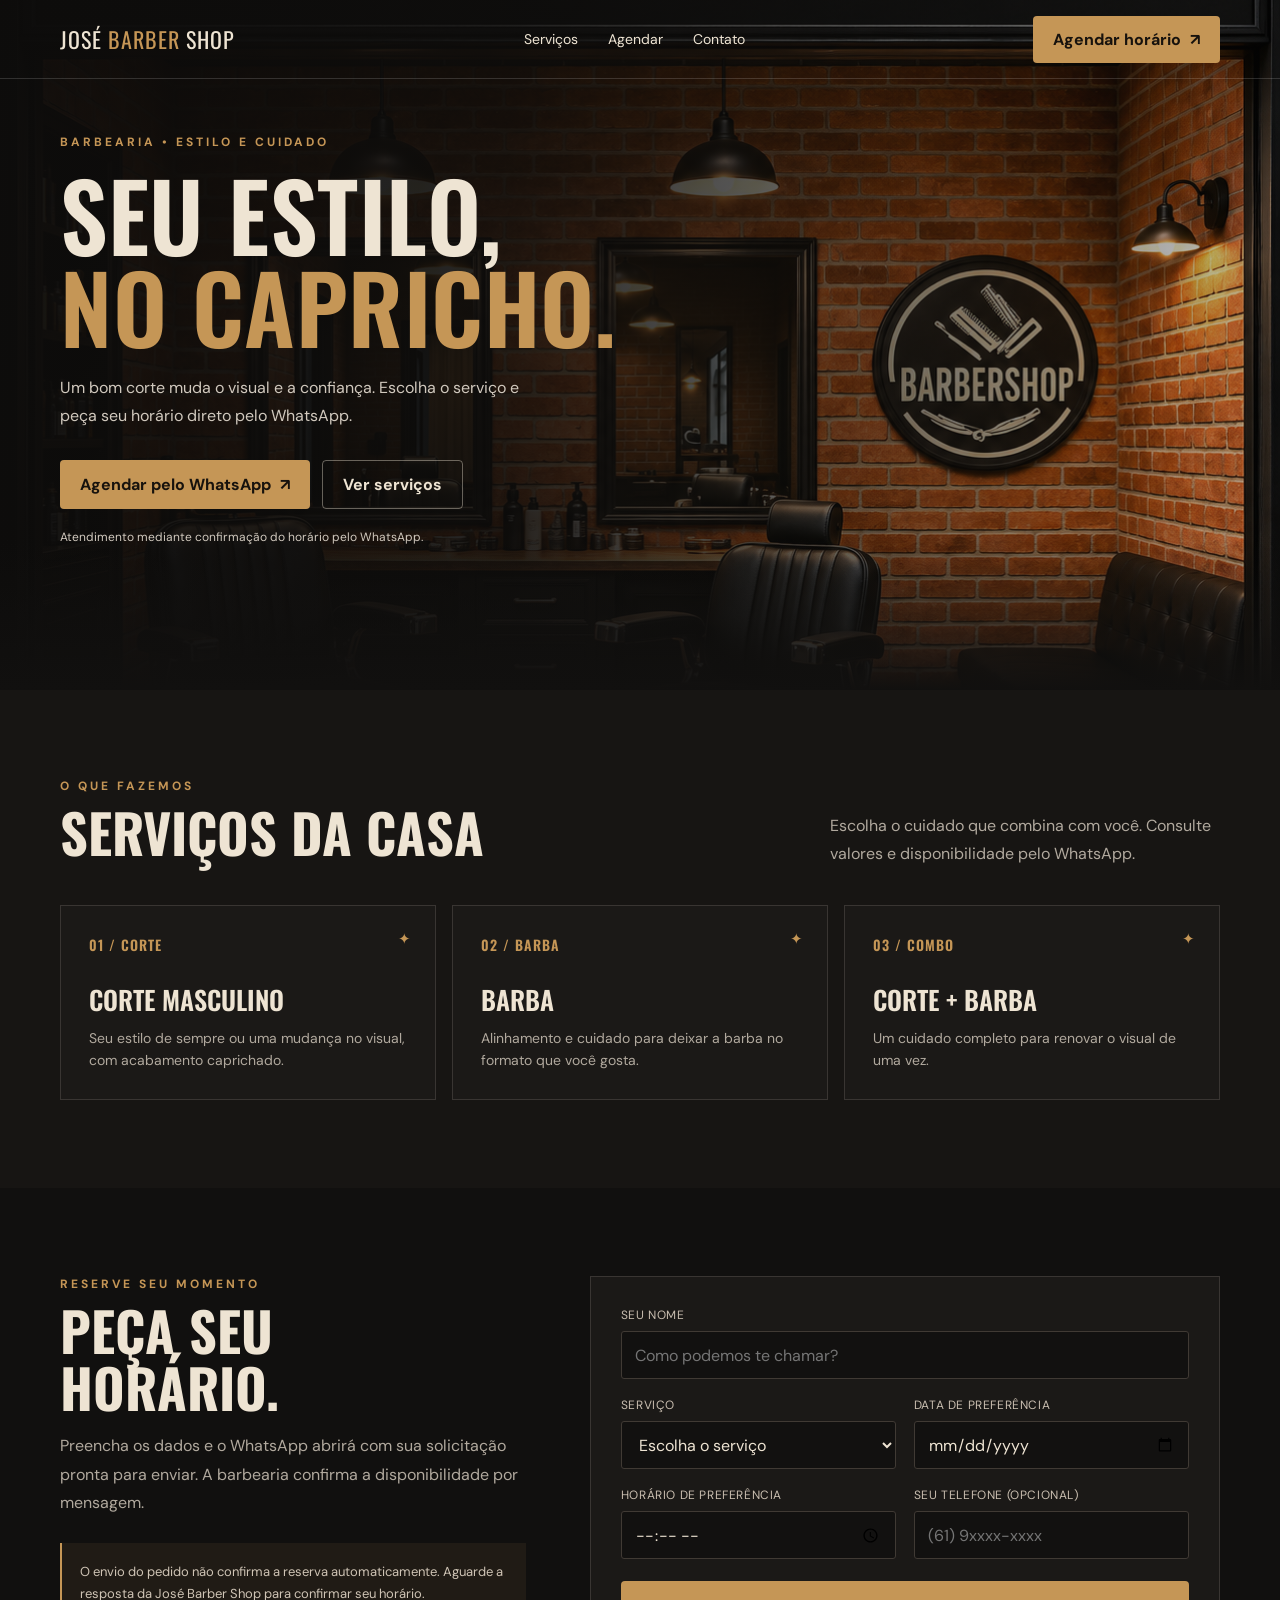
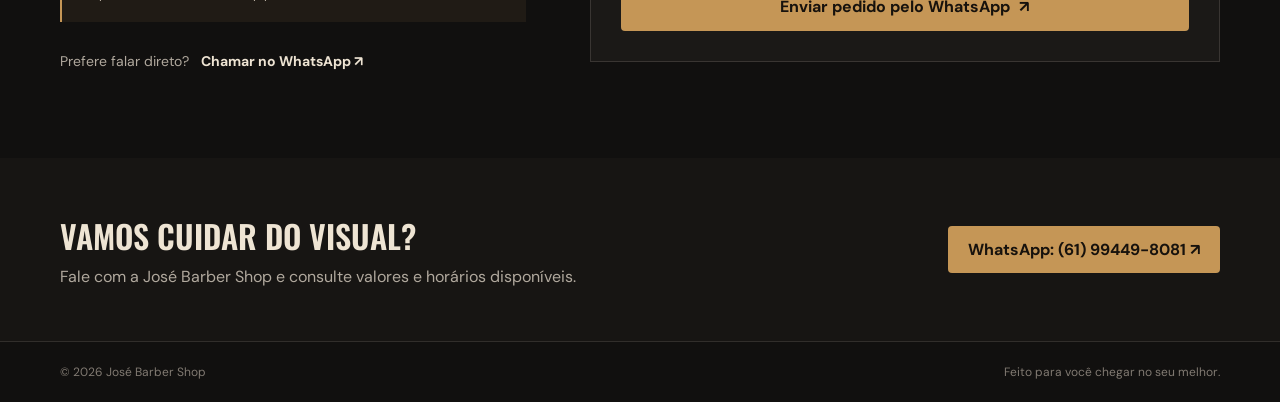
==== index.html @ a1dcb002 "Corrige 404 restaurando página inicial, imagem e configuração do Cloudflare" ====
<!doctype html>
<html lang="pt-BR">
<head>
  <meta charset="utf-8">
  <meta name="viewport" content="width=device-width, initial-scale=1">
  <meta name="theme-color" content="#11100f">
  <meta name="description" content="Agende seu horário na José Barber Shop pelo WhatsApp. Confira os serviços e fale diretamente com a barbearia.">
  <title>José Barber Shop | Seu estilo, no capricho</title>
  <link rel="preconnect" href="https://fonts.googleapis.com">
  <link rel="preconnect" href="https://fonts.gstatic.com" crossorigin>
  <link href="https://fonts.googleapis.com/css2?family=DM+Sans:wght@400;500;600;700&family=Oswald:wght@500;600;700&display=swap" rel="stylesheet">
  <style>
    :root{--bg:#11100f;--panel:#1b1917;--cream:#eee4d3;--muted:#b1a99e;--gold:#c59656;--line:rgba(238,228,211,.14);--green:#3b9b68}
    *{box-sizing:border-box}html{scroll-behavior:smooth}body{margin:0;background:var(--bg);color:var(--cream);font-family:'DM Sans',sans-serif}a{color:inherit;text-decoration:none}button,input,select{font:inherit}.wrap{width:min(1160px,calc(100% - 40px));margin:auto}
    .topbar{position:absolute;z-index:2;top:0;left:0;right:0;border-bottom:1px solid rgba(255,255,255,.15)}.nav{height:78px;display:flex;align-items:center;justify-content:space-between}.brand{font-family:Oswald,sans-serif;font-size:22px;letter-spacing:1px;text-transform:uppercase}.brand span{color:var(--gold)}.navlinks{display:flex;gap:30px;color:#eee4d3;font-size:14px}.navlinks a:hover{color:var(--gold)}.nav-cta,.button{border:0;background:var(--gold);color:#17120d;padding:13px 20px;font-weight:700;border-radius:4px;display:inline-flex;align-items:center;justify-content:center;gap:9px;cursor:pointer;transition:.2s}.nav-cta:hover,.button:hover{background:#dfb47c;transform:translateY(-1px)}
    .hero{min-height:690px;display:grid;align-items:center;position:relative;overflow:hidden;background:linear-gradient(90deg,rgba(13,12,11,.97) 0%,rgba(13,12,11,.89) 40%,rgba(13,12,11,.24) 100%),url('assets/jose-barber-shop.png') center 42%/cover}.hero:after{content:"";position:absolute;inset:auto 0 0;height:150px;background:linear-gradient(transparent,var(--bg))}.hero-content{position:relative;z-index:1;padding:132px 0 110px;max-width:600px}.eyebrow{color:var(--gold);font-size:12px;letter-spacing:3px;text-transform:uppercase;font-weight:700}.hero h1{font-family:Oswald,sans-serif;font-weight:600;text-transform:uppercase;font-size:clamp(54px,8vw,94px);line-height:.98;letter-spacing:.5px;margin:18px 0}.hero h1 em{font-style:normal;color:var(--gold)}.hero p{color:#d1c9be;line-height:1.75;max-width:470px;margin:22px 0 30px}.hero-actions{display:flex;gap:12px;flex-wrap:wrap}.button.outline{color:var(--cream);background:transparent;border:1px solid rgba(238,228,211,.4)}.button.outline:hover{border-color:var(--gold);color:var(--gold);transform:none}.micro{color:#a9a198;font-size:12px;margin-top:18px!important}.section{padding:88px 0}.section-head{display:flex;justify-content:space-between;align-items:end;gap:25px;margin-bottom:34px}.section h2{font-family:Oswald,sans-serif;text-transform:uppercase;font-size:clamp(34px,5vw,54px);line-height:1.05;margin:10px 0}.section-head p{color:var(--muted);max-width:390px;line-height:1.7;margin:0 0 4px}.services{background:#171513}.service-grid{display:grid;grid-template-columns:repeat(3,1fr);gap:16px}.service{padding:28px;background:var(--panel);border:1px solid var(--line);min-height:190px;position:relative}.service .num{color:var(--gold);font:600 14px Oswald,sans-serif;letter-spacing:1px}.service h3{font:600 26px Oswald,sans-serif;text-transform:uppercase;margin:24px 0 8px}.service p{color:var(--muted);font-size:14px;line-height:1.6;margin:0}.service:after{content:"✦";position:absolute;right:24px;top:23px;color:var(--gold);font-size:15px}
    .booking{display:grid;grid-template-columns:.85fr 1.15fr;gap:64px;align-items:start}.booking-copy p{color:var(--muted);line-height:1.8}.booking-note{padding:18px;border-left:2px solid var(--gold);background:rgba(197,150,86,.08);color:#cfc4b5;font-size:13px;line-height:1.65;margin-top:25px}.form{background:var(--panel);border:1px solid var(--line);padding:30px;display:grid;grid-template-columns:1fr 1fr;gap:18px}.field{display:flex;flex-direction:column;gap:8px}.field.full{grid-column:1/-1}.field label{font-size:12px;color:#c9beb0;letter-spacing:.6px}.field input,.field select{height:48px;width:100%;border:1px solid #403a34;background:#121110;color:var(--cream);padding:0 13px;border-radius:3px;outline:none}.field input:focus,.field select:focus{border-color:var(--gold)}.form .button{grid-column:1/-1;margin-top:4px;min-height:50px}.direct{margin-top:30px;display:flex;align-items:center;gap:12px;color:var(--muted);font-size:14px}.direct a{color:var(--cream);font-weight:700}.contact{background:#171513;padding:54px 0}.contact-row{display:flex;justify-content:space-between;align-items:center;gap:25px}.contact-row h2{font:600 32px Oswald,sans-serif;text-transform:uppercase;margin:0 0 7px}.contact-row p{color:var(--muted);margin:0}.footer{padding:22px 0;color:#817a72;font-size:12px;border-top:1px solid var(--line)}.footer-row{display:flex;justify-content:space-between;gap:20px}
    @media(max-width:760px){.wrap{width:min(100% - 32px,560px)}.nav{height:68px}.navlinks{display:none}.nav-cta{font-size:12px;padding:11px 13px}.brand{font-size:19px}.hero{min-height:700px;background-position:58% center;background-image:linear-gradient(90deg,rgba(13,12,11,.95),rgba(13,12,11,.66)),url('assets/jose-barber-shop.png')}.hero-content{padding:130px 0 100px}.section{padding:65px 0}.section-head{display:block}.section-head p{margin-top:12px}.service-grid{grid-template-columns:1fr}.service{min-height:160px}.service h3{margin-top:20px}.booking{grid-template-columns:1fr;gap:28px}.form{padding:20px;grid-template-columns:1fr}.field.full,.form .button{grid-column:auto}.contact-row{align-items:flex-start;flex-direction:column}.footer-row{flex-direction:column}.form{gap:15px}}
  </style>
</head>
<body>
  <header class="topbar"><div class="wrap nav"><a class="brand" href="#inicio">José <span>Barber</span> Shop</a><nav class="navlinks"><a href="#servicos">Serviços</a><a href="#agendar">Agendar</a><a href="#contato">Contato</a></nav><a class="nav-cta" href="#agendar">Agendar horário <span>↗</span></a></div></header>
  <main>
    <section class="hero" id="inicio"><div class="wrap"><div class="hero-content"><div class="eyebrow">Barbearia • estilo e cuidado</div><h1>Seu estilo,<br><em>no capricho.</em></h1><p>Um bom corte muda o visual e a confiança. Escolha o serviço e peça seu horário direto pelo WhatsApp.</p><div class="hero-actions"><a class="button" href="#agendar">Agendar pelo WhatsApp <span>↗</span></a><a class="button outline" href="#servicos">Ver serviços</a></div><p class="micro">Atendimento mediante confirmação do horário pelo WhatsApp.</p></div></div></section>
    <section class="section services" id="servicos"><div class="wrap"><div class="section-head"><div><div class="eyebrow">O que fazemos</div><h2>Serviços da casa</h2></div><p>Escolha o cuidado que combina com você. Consulte valores e disponibilidade pelo WhatsApp.</p></div><div class="service-grid"><article class="service"><span class="num">01 / CORTE</span><h3>Corte masculino</h3><p>Seu estilo de sempre ou uma mudança no visual, com acabamento caprichado.</p></article><article class="service"><span class="num">02 / BARBA</span><h3>Barba</h3><p>Alinhamento e cuidado para deixar a barba no formato que você gosta.</p></article><article class="service"><span class="num">03 / COMBO</span><h3>Corte + barba</h3><p>Um cuidado completo para renovar o visual de uma vez.</p></article></div></div></section>
    <section class="section" id="agendar"><div class="wrap booking"><div class="booking-copy"><div class="eyebrow">Reserve seu momento</div><h2>Peça seu<br>horário.</h2><p>Preencha os dados e o WhatsApp abrirá com sua solicitação pronta para enviar. A barbearia confirma a disponibilidade por mensagem.</p><div class="booking-note">O envio do pedido não confirma a reserva automaticamente. Aguarde a resposta da José Barber Shop para confirmar seu horário.</div><div class="direct"><span>Prefere falar direto?</span><a href="https://wa.me/5561994498081" target="_blank" rel="noopener">Chamar no WhatsApp ↗</a></div></div>
      <form class="form" id="bookingForm"><div class="field full"><label for="name">SEU NOME</label><input id="name" name="name" autocomplete="name" placeholder="Como podemos te chamar?" required></div><div class="field"><label for="service">SERVIÇO</label><select id="service" name="service" required><option value="" disabled selected>Escolha o serviço</option><option>Corte masculino</option><option>Barba</option><option>Corte + barba</option></select></div><div class="field"><label for="date">DATA DE PREFERÊNCIA</label><input id="date" name="date" type="date" required></div><div class="field"><label for="time">HORÁRIO DE PREFERÊNCIA</label><input id="time" name="time" type="time" required></div><div class="field"><label for="phone">SEU TELEFONE (OPCIONAL)</label><input id="phone" name="phone" type="tel" autocomplete="tel" placeholder="(61) 9xxxx-xxxx"></div><button class="button" type="submit">Enviar pedido pelo WhatsApp <span>↗</span></button></form>
    </div></section>
    <section class="contact" id="contato"><div class="wrap contact-row"><div><h2>Vamos cuidar do visual?</h2><p>Fale com a José Barber Shop e consulte valores e horários disponíveis.</p></div><a class="button" href="https://wa.me/5561994498081" target="_blank" rel="noopener">WhatsApp: (61) 99449-8081 ↗</a></div></section>
  </main>
  <footer class="footer"><div class="wrap footer-row"><span>© <span id="year"></span> José Barber Shop</span><span>Feito para você chegar no seu melhor.</span></div></footer>
  <script>
    const waNumber='5561994498081';
    const dateField=document.getElementById('date');
    const today=new Date();
    const localDate=new Date(today.getTime()-today.getTimezoneOffset()*60000).toISOString().slice(0,10);
    dateField.min=localDate;
    document.getElementById('year').textContent=new Date().getFullYear();
    document.getElementById('bookingForm').addEventListener('submit',function(event){
      event.preventDefault();
      const data=new FormData(this);
      const date=new Date(`${data.get('date')}T12:00:00`).toLocaleDateString('pt-BR');
      const message=[
        'Olá, José Barber Shop! Quero pedir um horário:',
        `Nome: ${data.get('name')}`,
        `Serviço: ${data.get('service')}`,
        `Data preferida: ${date}`,
        `Horário preferido: ${data.get('time')}`,
        data.get('phone')?`Meu telefone: ${data.get('phone')}`:null,
        'Pode confirmar a disponibilidade, por favor?'
      ].filter(Boolean).join('\n');
      window.open(`https://wa.me/${waNumber}?text=${encodeURIComponent(message)}`,'_blank','noopener');
    });
  </script>
</body>
</html>
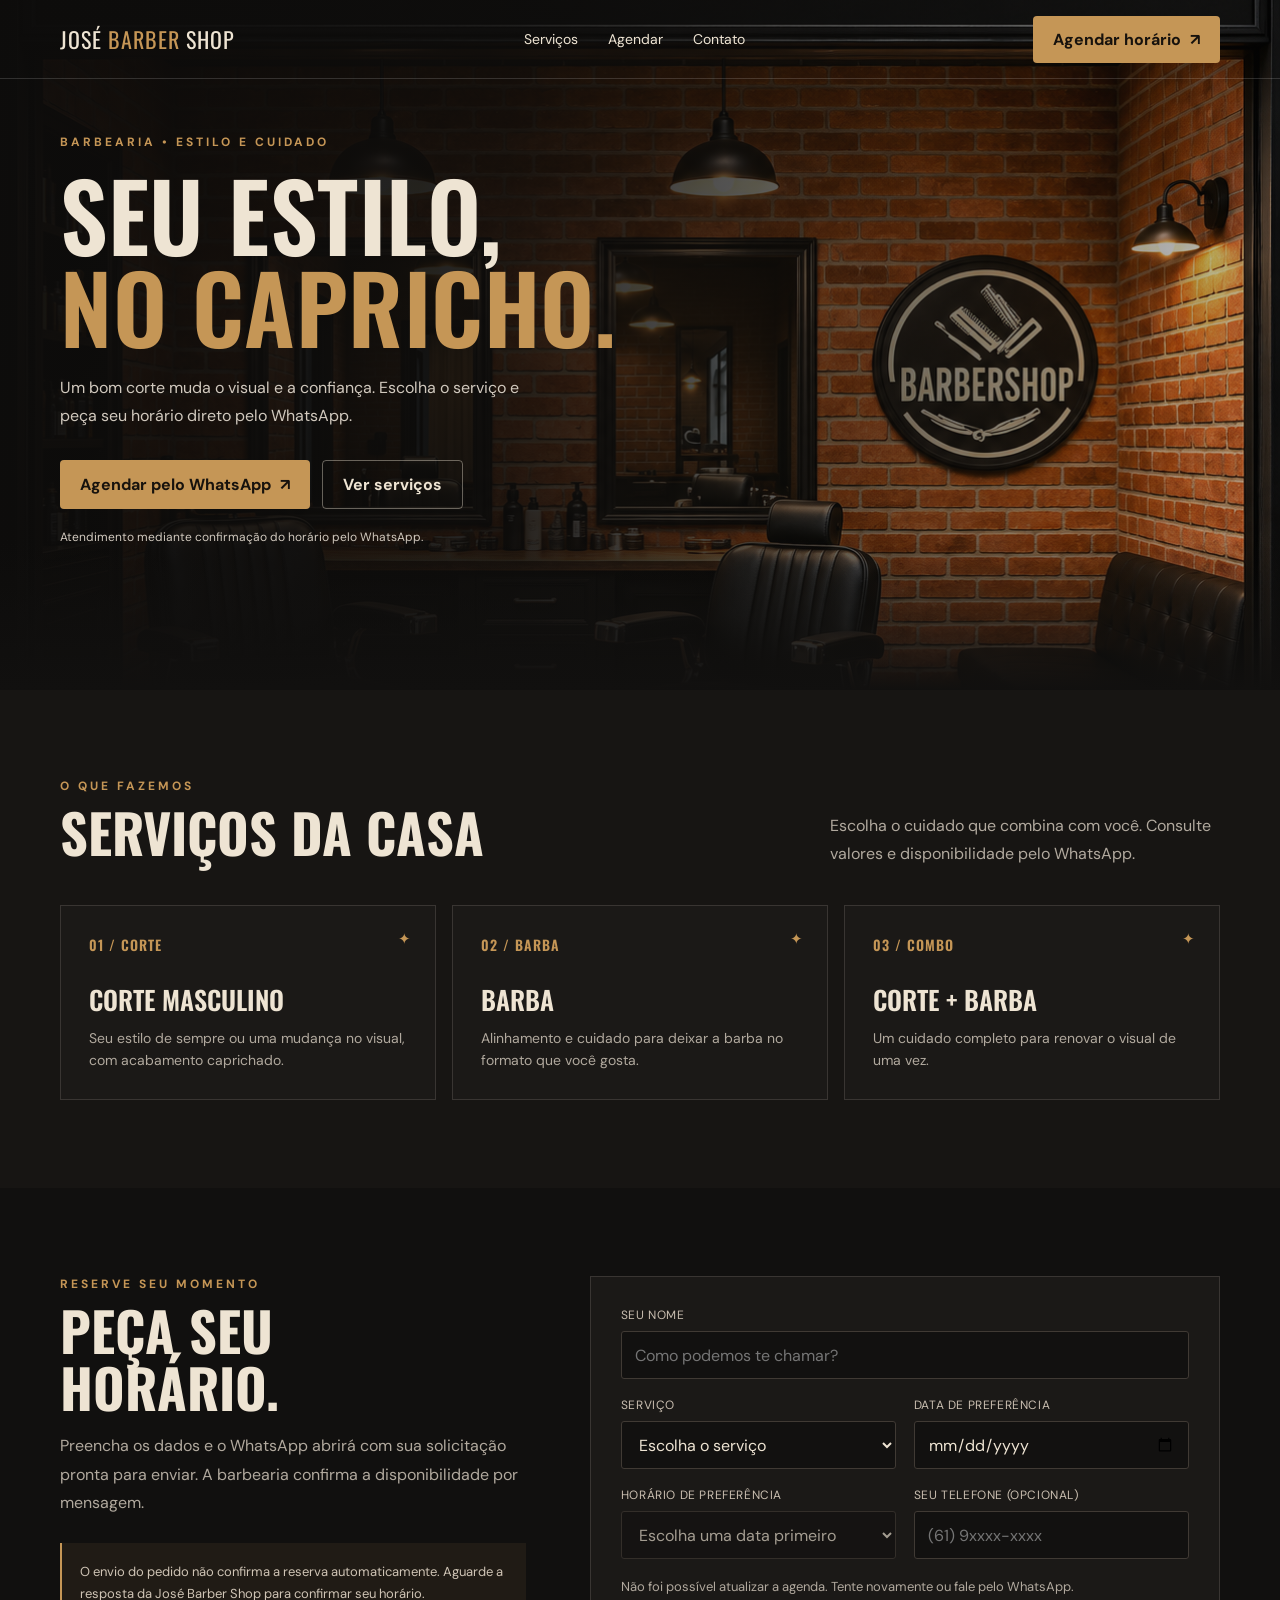
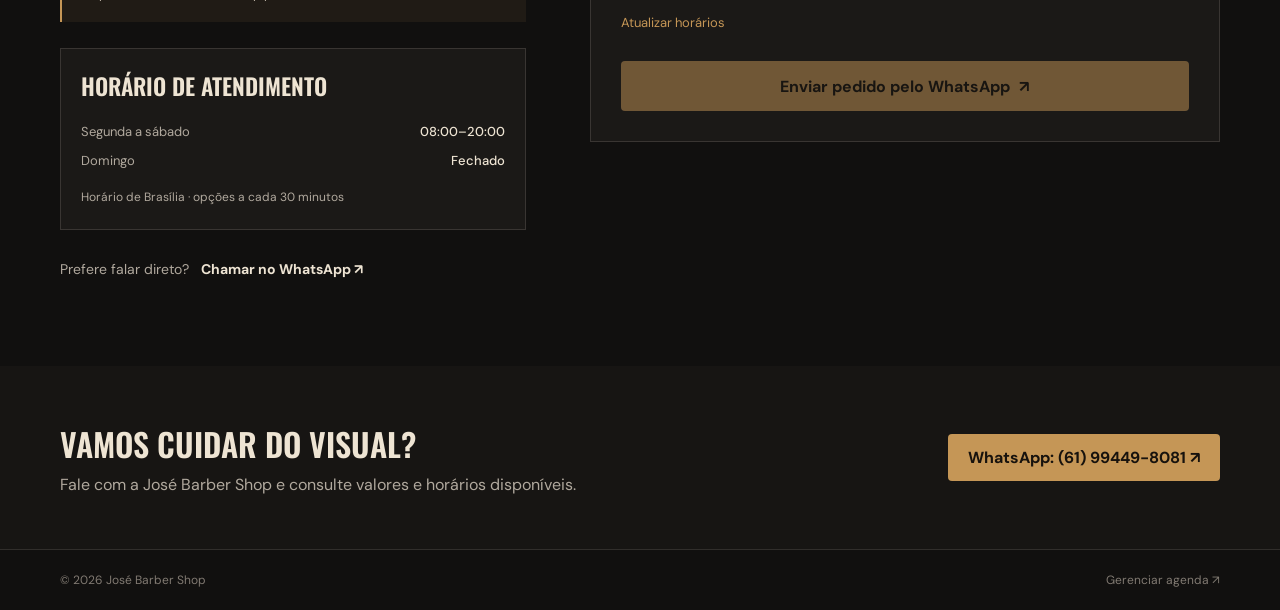
==== commit 12d6daf4: "Adiciona agenda compartilhada com horários semanais e painel protegido para bloqueios" ====
--- a/index.html
+++ b/index.html
@@ -16,6 +16,7 @@
     .hero{min-height:690px;display:grid;align-items:center;position:relative;overflow:hidden;background:linear-gradient(90deg,rgba(13,12,11,.97) 0%,rgba(13,12,11,.89) 40%,rgba(13,12,11,.24) 100%),url('assets/jose-barber-shop.png') center 42%/cover}.hero:after{content:"";position:absolute;inset:auto 0 0;height:150px;background:linear-gradient(transparent,var(--bg))}.hero-content{position:relative;z-index:1;padding:132px 0 110px;max-width:600px}.eyebrow{color:var(--gold);font-size:12px;letter-spacing:3px;text-transform:uppercase;font-weight:700}.hero h1{font-family:Oswald,sans-serif;font-weight:600;text-transform:uppercase;font-size:clamp(54px,8vw,94px);line-height:.98;letter-spacing:.5px;margin:18px 0}.hero h1 em{font-style:normal;color:var(--gold)}.hero p{color:#d1c9be;line-height:1.75;max-width:470px;margin:22px 0 30px}.hero-actions{display:flex;gap:12px;flex-wrap:wrap}.button.outline{color:var(--cream);background:transparent;border:1px solid rgba(238,228,211,.4)}.button.outline:hover{border-color:var(--gold);color:var(--gold);transform:none}.micro{color:#a9a198;font-size:12px;margin-top:18px!important}.section{padding:88px 0}.section-head{display:flex;justify-content:space-between;align-items:end;gap:25px;margin-bottom:34px}.section h2{font-family:Oswald,sans-serif;text-transform:uppercase;font-size:clamp(34px,5vw,54px);line-height:1.05;margin:10px 0}.section-head p{color:var(--muted);max-width:390px;line-height:1.7;margin:0 0 4px}.services{background:#171513}.service-grid{display:grid;grid-template-columns:repeat(3,1fr);gap:16px}.service{padding:28px;background:var(--panel);border:1px solid var(--line);min-height:190px;position:relative}.service .num{color:var(--gold);font:600 14px Oswald,sans-serif;letter-spacing:1px}.service h3{font:600 26px Oswald,sans-serif;text-transform:uppercase;margin:24px 0 8px}.service p{color:var(--muted);font-size:14px;line-height:1.6;margin:0}.service:after{content:"✦";position:absolute;right:24px;top:23px;color:var(--gold);font-size:15px}
     .booking{display:grid;grid-template-columns:.85fr 1.15fr;gap:64px;align-items:start}.booking-copy p{color:var(--muted);line-height:1.8}.booking-note{padding:18px;border-left:2px solid var(--gold);background:rgba(197,150,86,.08);color:#cfc4b5;font-size:13px;line-height:1.65;margin-top:25px}.form{background:var(--panel);border:1px solid var(--line);padding:30px;display:grid;grid-template-columns:1fr 1fr;gap:18px}.field{display:flex;flex-direction:column;gap:8px}.field.full{grid-column:1/-1}.field label{font-size:12px;color:#c9beb0;letter-spacing:.6px}.field input,.field select{height:48px;width:100%;border:1px solid #403a34;background:#121110;color:var(--cream);padding:0 13px;border-radius:3px;outline:none}.field input:focus,.field select:focus{border-color:var(--gold)}.form .button{grid-column:1/-1;margin-top:4px;min-height:50px}.direct{margin-top:30px;display:flex;align-items:center;gap:12px;color:var(--muted);font-size:14px}.direct a{color:var(--cream);font-weight:700}.contact{background:#171513;padding:54px 0}.contact-row{display:flex;justify-content:space-between;align-items:center;gap:25px}.contact-row h2{font:600 32px Oswald,sans-serif;text-transform:uppercase;margin:0 0 7px}.contact-row p{color:var(--muted);margin:0}.footer{padding:22px 0;color:#817a72;font-size:12px;border-top:1px solid var(--line)}.footer-row{display:flex;justify-content:space-between;gap:20px}
     @media(max-width:760px){.wrap{width:min(100% - 32px,560px)}.nav{height:68px}.navlinks{display:none}.nav-cta{font-size:12px;padding:11px 13px}.brand{font-size:19px}.hero{min-height:700px;background-position:58% center;background-image:linear-gradient(90deg,rgba(13,12,11,.95),rgba(13,12,11,.66)),url('assets/jose-barber-shop.png')}.hero-content{padding:130px 0 100px}.section{padding:65px 0}.section-head{display:block}.section-head p{margin-top:12px}.service-grid{grid-template-columns:1fr}.service{min-height:160px}.service h3{margin-top:20px}.booking{grid-template-columns:1fr;gap:28px}.form{padding:20px;grid-template-columns:1fr}.field.full,.form .button{grid-column:auto}.contact-row{align-items:flex-start;flex-direction:column}.footer-row{flex-direction:column}.form{gap:15px}}
+  .hours-card{margin-top:26px;border:1px solid var(--line);padding:20px;background:var(--panel)}.hours-card h3{font:600 23px Oswald,sans-serif;margin:0 0 14px;text-transform:uppercase}#weeklyHours>div{display:flex;justify-content:space-between;gap:12px;padding:6px 0;font-size:13px;color:var(--muted)}#weeklyHours strong{color:var(--cream);font-weight:500}.hours-card p{font-size:12px;margin:12px 0 0!important}#availabilityStatus{font-size:13px;line-height:1.6;color:var(--muted);margin:0}.refresh{background:transparent;border:0;padding:8px 0;color:var(--gold);cursor:pointer;text-align:left;font-size:13px}.form .button:disabled{opacity:.5;cursor:not-allowed;transform:none}.field input:disabled,.field select:disabled{opacity:.65}
   </style>
 </head>
 <body>
@@ -23,34 +24,13 @@
   <main>
     <section class="hero" id="inicio"><div class="wrap"><div class="hero-content"><div class="eyebrow">Barbearia • estilo e cuidado</div><h1>Seu estilo,<br><em>no capricho.</em></h1><p>Um bom corte muda o visual e a confiança. Escolha o serviço e peça seu horário direto pelo WhatsApp.</p><div class="hero-actions"><a class="button" href="#agendar">Agendar pelo WhatsApp <span>↗</span></a><a class="button outline" href="#servicos">Ver serviços</a></div><p class="micro">Atendimento mediante confirmação do horário pelo WhatsApp.</p></div></div></section>
     <section class="section services" id="servicos"><div class="wrap"><div class="section-head"><div><div class="eyebrow">O que fazemos</div><h2>Serviços da casa</h2></div><p>Escolha o cuidado que combina com você. Consulte valores e disponibilidade pelo WhatsApp.</p></div><div class="service-grid"><article class="service"><span class="num">01 / CORTE</span><h3>Corte masculino</h3><p>Seu estilo de sempre ou uma mudança no visual, com acabamento caprichado.</p></article><article class="service"><span class="num">02 / BARBA</span><h3>Barba</h3><p>Alinhamento e cuidado para deixar a barba no formato que você gosta.</p></article><article class="service"><span class="num">03 / COMBO</span><h3>Corte + barba</h3><p>Um cuidado completo para renovar o visual de uma vez.</p></article></div></div></section>
-    <section class="section" id="agendar"><div class="wrap booking"><div class="booking-copy"><div class="eyebrow">Reserve seu momento</div><h2>Peça seu<br>horário.</h2><p>Preencha os dados e o WhatsApp abrirá com sua solicitação pronta para enviar. A barbearia confirma a disponibilidade por mensagem.</p><div class="booking-note">O envio do pedido não confirma a reserva automaticamente. Aguarde a resposta da José Barber Shop para confirmar seu horário.</div><div class="direct"><span>Prefere falar direto?</span><a href="https://wa.me/5561994498081" target="_blank" rel="noopener">Chamar no WhatsApp ↗</a></div></div>
-      <form class="form" id="bookingForm"><div class="field full"><label for="name">SEU NOME</label><input id="name" name="name" autocomplete="name" placeholder="Como podemos te chamar?" required></div><div class="field"><label for="service">SERVIÇO</label><select id="service" name="service" required><option value="" disabled selected>Escolha o serviço</option><option>Corte masculino</option><option>Barba</option><option>Corte + barba</option></select></div><div class="field"><label for="date">DATA DE PREFERÊNCIA</label><input id="date" name="date" type="date" required></div><div class="field"><label for="time">HORÁRIO DE PREFERÊNCIA</label><input id="time" name="time" type="time" required></div><div class="field"><label for="phone">SEU TELEFONE (OPCIONAL)</label><input id="phone" name="phone" type="tel" autocomplete="tel" placeholder="(61) 9xxxx-xxxx"></div><button class="button" type="submit">Enviar pedido pelo WhatsApp <span>↗</span></button></form>
+    <section class="section" id="agendar"><div class="wrap booking"><div class="booking-copy"><div class="eyebrow">Reserve seu momento</div><h2>Peça seu<br>horário.</h2><p>Preencha os dados e o WhatsApp abrirá com sua solicitação pronta para enviar. A barbearia confirma a disponibilidade por mensagem.</p><div class="booking-note">O envio do pedido não confirma a reserva automaticamente. Aguarde a resposta da José Barber Shop para confirmar seu horário.</div><div class="hours-card"><h3>Horário de atendimento</h3><div id="weeklyHours"><div><span>Segunda a sábado</span><strong>08:00–20:00</strong></div><div><span>Domingo</span><strong>Fechado</strong></div></div><p>Horário de Brasília · opções a cada 30 minutos</p></div><div class="direct"><span>Prefere falar direto?</span><a href="https://wa.me/5561994498081" target="_blank" rel="noopener">Chamar no WhatsApp ↗</a></div></div>
+      <form class="form" id="bookingForm"><div class="field full"><label for="name">SEU NOME</label><input id="name" name="name" autocomplete="name" placeholder="Como podemos te chamar?" required></div><div class="field"><label for="service">SERVIÇO</label><select id="service" name="service" required><option value="" disabled selected>Escolha o serviço</option><option>Corte masculino</option><option>Barba</option><option>Corte + barba</option></select></div><div class="field"><label for="date">DATA DE PREFERÊNCIA</label><input id="date" name="date" type="date" required></div><div class="field"><label for="time">HORÁRIO DE PREFERÊNCIA</label><select id="time" name="time" required disabled><option value="">Escolha uma data primeiro</option></select></div><div class="field"><label for="phone">SEU TELEFONE (OPCIONAL)</label><input id="phone" name="phone" type="tel" autocomplete="tel" placeholder="(61) 9xxxx-xxxx"></div><div class="field full"><p id="availabilityStatus" role="status" aria-live="polite"></p><button id="refreshAvailability" type="button" class="refresh">Atualizar horários</button></div><button class="button" type="submit" disabled>Enviar pedido pelo WhatsApp <span>↗</span></button></form>
     </div></section>
     <section class="contact" id="contato"><div class="wrap contact-row"><div><h2>Vamos cuidar do visual?</h2><p>Fale com a José Barber Shop e consulte valores e horários disponíveis.</p></div><a class="button" href="https://wa.me/5561994498081" target="_blank" rel="noopener">WhatsApp: (61) 99449-8081 ↗</a></div></section>
   </main>
-  <footer class="footer"><div class="wrap footer-row"><span>© <span id="year"></span> José Barber Shop</span><span>Feito para você chegar no seu melhor.</span></div></footer>
-  <script>
-    const waNumber='5561994498081';
-    const dateField=document.getElementById('date');
-    const today=new Date();
-    const localDate=new Date(today.getTime()-today.getTimezoneOffset()*60000).toISOString().slice(0,10);
-    dateField.min=localDate;
-    document.getElementById('year').textContent=new Date().getFullYear();
-    document.getElementById('bookingForm').addEventListener('submit',function(event){
-      event.preventDefault();
-      const data=new FormData(this);
-      const date=new Date(`${data.get('date')}T12:00:00`).toLocaleDateString('pt-BR');
-      const message=[
-        'Olá, José Barber Shop! Quero pedir um horário:',
-        `Nome: ${data.get('name')}`,
-        `Serviço: ${data.get('service')}`,
-        `Data preferida: ${date}`,
-        `Horário preferido: ${data.get('time')}`,
-        data.get('phone')?`Meu telefone: ${data.get('phone')}`:null,
-        'Pode confirmar a disponibilidade, por favor?'
-      ].filter(Boolean).join('\n');
-      window.open(`https://wa.me/${waNumber}?text=${encodeURIComponent(message)}`,'_blank','noopener');
-    });
-  </script>
+  <footer class="footer"><div class="wrap footer-row"><span>© <span id="year"></span> José Barber Shop</span><a href="/admin">Gerenciar agenda ↗</a></div></footer>
+  <script src="/booking.js" defer></script>
 </body>
 </html>
+
